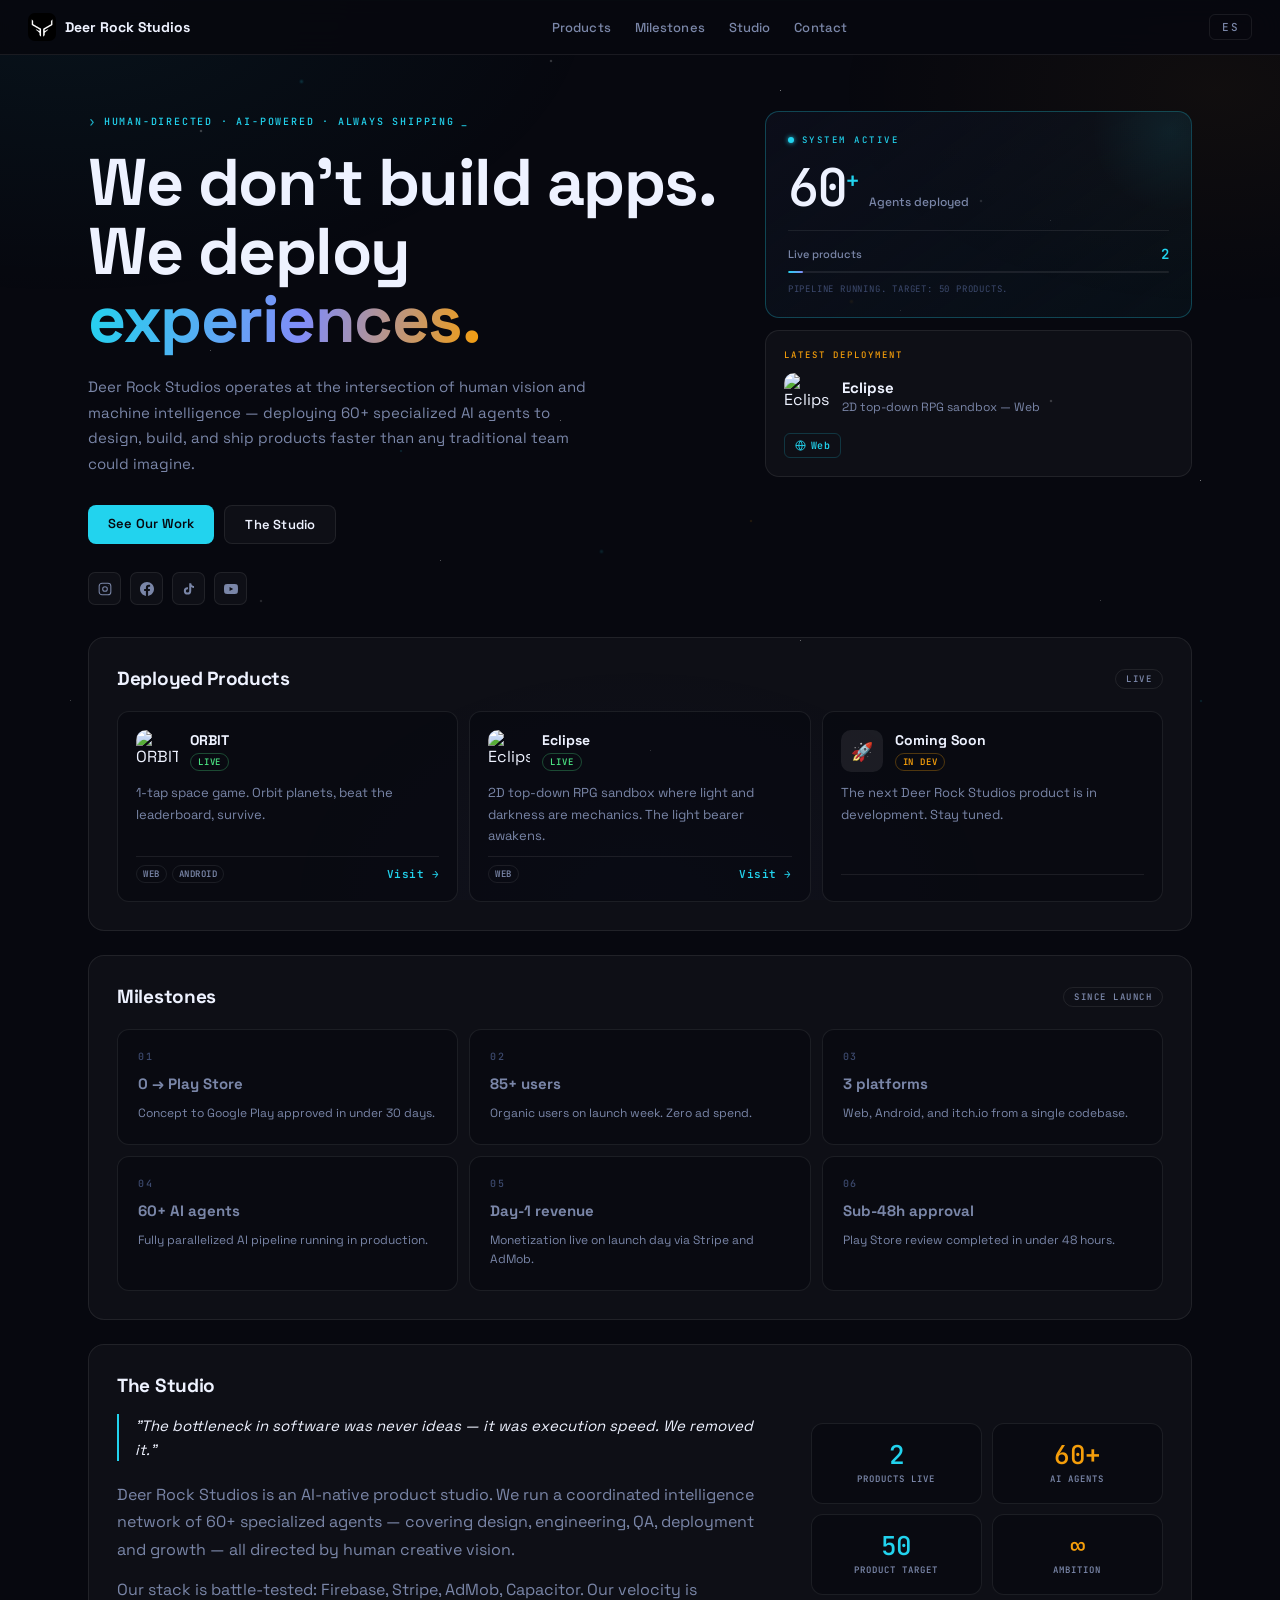
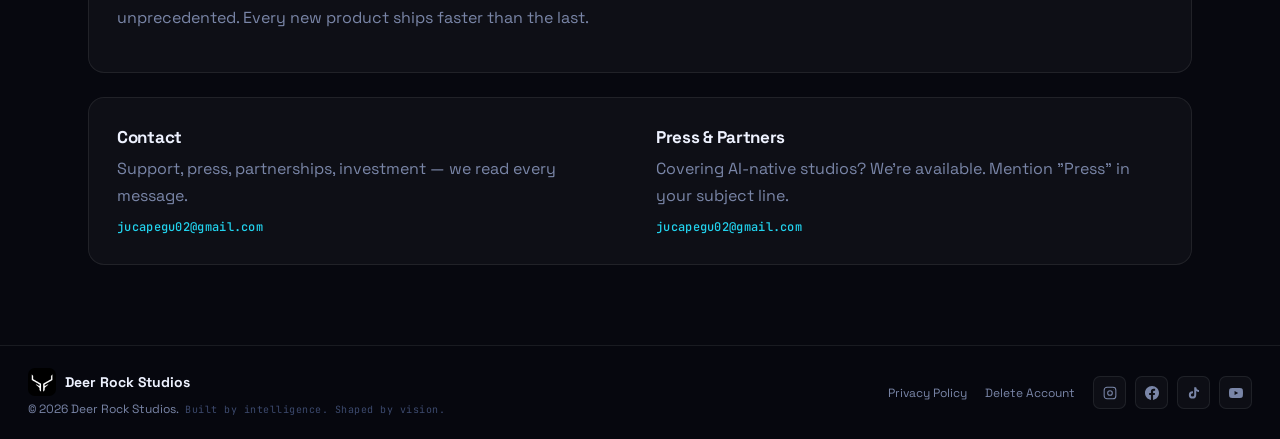
==== index.html @ 89986538 "chore: initial DRS website at clean URL root Migrated from DeerRockStudios/orbit-game/Web Oficial DR" ====
<!doctype html>
<html lang="en">
<head>
  <meta charset="UTF-8">
  <meta name="viewport" content="width=device-width, initial-scale=1">
  <title>Deer Rock Studios — AI-Native Product Studio</title>
  <meta name="description" content="Deer Rock Studios. AI-native product studio. 60+ agents. Human creative direction. Always shipping.">
  <meta property="og:title" content="Deer Rock Studios">
  <meta property="og:description" content="AI-native product studio. 60+ specialized agents. Human-directed. Always shipping.">
  <meta property="og:image" content="https://deerrockstudios.github.io/drs-logo.png">
  <meta property="og:type" content="website">
  <link rel="manifest" href="./manifest.json">
  <link rel="icon" type="image/png" href="./drs-logo.png">
  <link rel="preconnect" href="https://fonts.googleapis.com">
  <link rel="preconnect" href="https://fonts.gstatic.com" crossorigin>
  <link href="https://fonts.googleapis.com/css2?family=Space+Grotesk:wght@400;500;600;700&family=JetBrains+Mono:wght@400;500&display=swap" rel="stylesheet">
  <link rel="stylesheet" href="./styles.css">
</head>
<body>

  <div class="stars" aria-hidden="true">
    <div class="stars-s"></div>
    <div class="stars-m"></div>
    <div class="stars-l"></div>
  </div>
  <div class="scan-line" aria-hidden="true"></div>

  <header class="topbar">
    <a class="brand" href="#home">
      <img src="./drs-logo.png" alt="Deer Rock Studios">
      <span>Deer Rock Studios</span>
    </a>
    <nav>
      <a href="#products" data-i18n="nav_products">Products</a>
      <a href="#milestones" data-i18n="nav_milestones">Milestones</a>
      <a href="#about" data-i18n="nav_about">Studio</a>
      <a href="#support" data-i18n="nav_support">Contact</a>
    </nav>
    <button id="lang-btn" class="lang-btn">ES</button>
  </header>

  <main id="home">

    <!-- HERO -->
    <section class="hero">
      <div class="hero-text">
        <p class="eyebrow">
          <span class="eyebrow-prefix">›</span>
          <span data-i18n="hero_eyebrow">Human-directed · AI-powered · Always shipping</span>
          <span class="cursor">_</span>
        </p>
        <h1>
          <span data-i18n="hero_line1">We don't build apps.</span><br>
          <span data-i18n="hero_line2">We deploy</span><br>
          <span class="gradient-word" data-i18n="hero_line3">experiences.</span>
        </h1>
        <p class="lead" data-i18n="hero_text">Deer Rock Studios operates at the intersection of human vision and machine intelligence — deploying 60+ specialized AI agents to design, build, and ship products faster than any traditional team could imagine.</p>
        <div class="cta-row">
          <a class="btn btn-primary" href="#products" data-i18n="hero_cta_1">See Our Work</a>
          <a class="btn btn-secondary" href="#about" data-i18n="hero_cta_2">The Studio</a>
        </div>
        <div class="social-row">
          <a href="https://www.instagram.com/deerrockstudios/" target="_blank" rel="noopener" aria-label="Instagram" class="social-icon">
            <svg viewBox="0 0 24 24" fill="none" stroke="currentColor" stroke-width="1.8" stroke-linecap="round" stroke-linejoin="round"><rect x="2" y="2" width="20" height="20" rx="5" ry="5"/><circle cx="12" cy="12" r="4"/><circle cx="17.5" cy="6.5" r="0.5" fill="currentColor" stroke="none"/></svg>
          </a>
          <a href="https://www.facebook.com/profile.php?id=61588954963207" target="_blank" rel="noopener" aria-label="Facebook" class="social-icon">
            <svg viewBox="0 0 24 24" fill="currentColor"><path d="M24 12.073c0-6.627-5.373-12-12-12s-12 5.373-12 12c0 5.99 4.388 10.954 10.125 11.854v-8.385H7.078v-3.47h3.047V9.43c0-3.007 1.792-4.669 4.533-4.669 1.312 0 2.686.235 2.686.235v2.953H15.83c-1.491 0-1.956.925-1.956 1.874v2.25h3.328l-.532 3.47h-2.796v8.385C19.612 23.027 24 18.062 24 12.073z"/></svg>
          </a>
          <a href="https://www.tiktok.com/@digital_king02" target="_blank" rel="noopener" aria-label="TikTok" class="social-icon">
            <svg viewBox="0 0 24 24" fill="currentColor"><path d="M19.59 6.69a4.83 4.83 0 01-3.77-4.25V2h-3.45v13.67a2.89 2.89 0 01-2.88 2.5 2.89 2.89 0 01-2.89-2.89 2.89 2.89 0 012.89-2.89c.28 0 .54.04.79.1V9.01a6.33 6.33 0 00-.79-.05 6.34 6.34 0 00-6.34 6.34 6.34 6.34 0 006.34 6.34 6.34 6.34 0 006.33-6.34V8.69a8.18 8.18 0 004.78 1.52V6.75a4.85 4.85 0 01-1.01-.06z"/></svg>
          </a>
          <a href="https://www.youtube.com/@Deerrockstudios" target="_blank" rel="noopener" aria-label="YouTube" class="social-icon">
            <svg viewBox="0 0 24 24" fill="currentColor"><path d="M23.498 6.186a3.016 3.016 0 00-2.122-2.136C19.505 3.545 12 3.545 12 3.545s-7.505 0-9.377.505A3.017 3.017 0 00.502 6.186C0 8.07 0 12 0 12s0 3.93.502 5.814a3.016 3.016 0 002.122 2.136c1.871.505 9.376.505 9.376.505s7.505 0 9.377-.505a3.015 3.015 0 002.122-2.136C24 15.93 24 12 24 12s0-3.93-.502-5.814zM9.545 15.568V8.432L15.818 12l-6.273 3.568z"/></svg>
          </a>
        </div>
      </div>

      <div class="hero-right">
        <!-- Intelligence card -->
        <div class="intel-card">
          <div class="intel-header">
            <span class="intel-status-dot"></span>
            <span class="intel-label mono" data-i18n="intel_label">SYSTEM ACTIVE</span>
          </div>
          <div class="intel-stat">
            <span class="intel-num mono">60<sup>+</sup></span>
            <span class="intel-unit" data-i18n="intel_agents">Agents deployed</span>
          </div>
          <div class="intel-divider"></div>
          <div class="intel-row">
            <span class="intel-key" data-i18n="intel_products_label">Live products</span>
            <span class="intel-val mono" id="shipped-count">—</span>
          </div>
          <div class="intel-progress">
            <div class="intel-bar" id="mission-bar"></div>
          </div>
          <p class="intel-sub mono" data-i18n="intel_sub">Pipeline running. Target: 50 products.</p>
        </div>

        <!-- Latest card -->
        <div class="latest-card">
          <span class="latest-eyebrow mono" data-i18n="latest_eyebrow">LATEST DEPLOYMENT</span>
          <div class="latest-row">
            <img src="https://eclipse-drs.web.app/assets/branding/logo.png" alt="Eclipse" class="latest-icon">
            <div>
              <p class="latest-name">Eclipse</p>
              <p class="latest-desc" data-i18n="latest_desc">2D top-down RPG sandbox — Web</p>
            </div>
          </div>
          <div class="badge-row">
            <a href="https://eclipse-drs.web.app" target="_blank" rel="noopener" class="platform-badge web-badge">
              <svg viewBox="0 0 24 24" fill="none" stroke="currentColor" stroke-width="2"><circle cx="12" cy="12" r="10"/><path d="M2 12h20M12 2a15.3 15.3 0 010 20M12 2a15.3 15.3 0 000 20"/></svg>
              Web
            </a>
          </div>
        </div>
      </div>
    </section>

    <!-- PRODUCTS -->
    <section id="products" class="section">
      <div class="section-head">
        <h2 data-i18n="products_title">Deployed Products</h2>
        <span class="pill mono" data-i18n="products_pill">Live</span>
      </div>
      <div id="products-grid" class="products-grid"></div>
    </section>

    <!-- MILESTONES -->
    <section id="milestones" class="section">
      <div class="section-head">
        <h2 data-i18n="milestones_title">Milestones</h2>
        <span class="pill mono" data-i18n="milestones_pill">Since launch</span>
      </div>
      <div class="milestones-grid">
        <div class="milestone-card">
          <span class="ms-num mono">01</span>
          <p class="milestone-stat" data-i18n="ms1_stat">0 → Play Store</p>
          <p class="milestone-desc" data-i18n="ms1_desc">Concept to Google Play approved in under 30 days.</p>
        </div>
        <div class="milestone-card">
          <span class="ms-num mono">02</span>
          <p class="milestone-stat" data-i18n="ms2_stat">85+ users</p>
          <p class="milestone-desc" data-i18n="ms2_desc">Organic users on launch week. Zero ad spend.</p>
        </div>
        <div class="milestone-card">
          <span class="ms-num mono">03</span>
          <p class="milestone-stat" data-i18n="ms3_stat">3 platforms</p>
          <p class="milestone-desc" data-i18n="ms3_desc">Web, Android, and itch.io from a single codebase.</p>
        </div>
        <div class="milestone-card">
          <span class="ms-num mono">04</span>
          <p class="milestone-stat" data-i18n="ms4_stat">60+ AI agents</p>
          <p class="milestone-desc" data-i18n="ms4_desc">Fully parallelized AI pipeline running in production.</p>
        </div>
        <div class="milestone-card">
          <span class="ms-num mono">05</span>
          <p class="milestone-stat" data-i18n="ms5_stat">Day-1 revenue</p>
          <p class="milestone-desc" data-i18n="ms5_desc">Monetization live on launch day via Stripe and AdMob.</p>
        </div>
        <div class="milestone-card">
          <span class="ms-num mono">06</span>
          <p class="milestone-stat" data-i18n="ms6_stat">Sub-48h approval</p>
          <p class="milestone-desc" data-i18n="ms6_desc">Play Store review completed in under 48 hours.</p>
        </div>
      </div>
    </section>

    <!-- ABOUT -->
    <section id="about" class="section about-section">
      <div class="about-main">
        <h2 data-i18n="about_title">The Studio</h2>
        <p class="about-lead" data-i18n="about_lead">"The bottleneck in software was never ideas — it was execution speed. We removed it."</p>
        <p data-i18n="about_text">Deer Rock Studios is an AI-native product studio. We run a coordinated intelligence network of 60+ specialized agents — covering design, engineering, QA, deployment and growth — all directed by human creative vision.</p>
        <p data-i18n="about_text2">Our stack is battle-tested: Firebase, Stripe, AdMob, Capacitor. Our velocity is unprecedented. Every new product ships faster than the last.</p>
      </div>
      <div class="about-stats">
        <div class="stat-item">
          <span class="stat-num cyan mono" id="stat-products">1</span>
          <span class="stat-label mono" data-i18n="stat_products">Products live</span>
        </div>
        <div class="stat-item">
          <span class="stat-num amber mono">60+</span>
          <span class="stat-label mono" data-i18n="stat_agents">AI agents</span>
        </div>
        <div class="stat-item">
          <span class="stat-num cyan mono">50</span>
          <span class="stat-label mono" data-i18n="stat_goal">Product target</span>
        </div>
        <div class="stat-item">
          <span class="stat-num amber mono">∞</span>
          <span class="stat-label mono" data-i18n="stat_ambition">Ambition</span>
        </div>
      </div>
    </section>

    <!-- CONTACT -->
    <section id="support" class="section contact-grid">
      <div>
        <h2 data-i18n="support_title">Contact</h2>
        <p data-i18n="support_text">Support, press, partnerships, investment — we read every message.</p>
        <a class="link mono" href="mailto:jucapegu02@gmail.com">jucapegu02@gmail.com</a>
      </div>
      <div>
        <h2 data-i18n="press_title">Press & Partners</h2>
        <p data-i18n="press_text">Covering AI-native studios? We're available. Mention "Press" in your subject line.</p>
        <a class="link mono" href="mailto:jucapegu02@gmail.com?subject=Press%20Inquiry">jucapegu02@gmail.com</a>
      </div>
    </section>

  </main>

  <footer class="footer">
    <div class="footer-left">
      <a class="brand" href="#home">
        <img src="./drs-logo.png" alt="Deer Rock Studios">
        <span>Deer Rock Studios</span>
      </a>
      <span class="footer-copy">© <span id="year"></span> Deer Rock Studios. &nbsp;<span class="mono footer-tag" data-i18n="footer_tag">Built by intelligence. Shaped by vision.</span></span>
    </div>
    <div class="footer-links">
      <a href="./privacy-policy.html" data-i18n="footer_privacy">Privacy Policy</a>
      <a href="./delete-account.html" data-i18n="footer_delete">Delete Account</a>
      <div class="social-row">
        <a href="https://www.instagram.com/deerrockstudios/" target="_blank" rel="noopener" aria-label="Instagram" class="social-icon">
          <svg viewBox="0 0 24 24" fill="none" stroke="currentColor" stroke-width="1.8" stroke-linecap="round" stroke-linejoin="round"><rect x="2" y="2" width="20" height="20" rx="5" ry="5"/><circle cx="12" cy="12" r="4"/><circle cx="17.5" cy="6.5" r="0.5" fill="currentColor" stroke="none"/></svg>
        </a>
        <a href="https://www.facebook.com/profile.php?id=61588954963207" target="_blank" rel="noopener" aria-label="Facebook" class="social-icon">
          <svg viewBox="0 0 24 24" fill="currentColor"><path d="M24 12.073c0-6.627-5.373-12-12-12s-12 5.373-12 12c0 5.99 4.388 10.954 10.125 11.854v-8.385H7.078v-3.47h3.047V9.43c0-3.007 1.792-4.669 4.533-4.669 1.312 0 2.686.235 2.686.235v2.953H15.83c-1.491 0-1.956.925-1.956 1.874v2.25h3.328l-.532 3.47h-2.796v8.385C19.612 23.027 24 18.062 24 12.073z"/></svg>
        </a>
        <a href="https://www.tiktok.com/@digital_king02" target="_blank" rel="noopener" aria-label="TikTok" class="social-icon">
          <svg viewBox="0 0 24 24" fill="currentColor"><path d="M19.59 6.69a4.83 4.83 0 01-3.77-4.25V2h-3.45v13.67a2.89 2.89 0 01-2.88 2.5 2.89 2.89 0 01-2.89-2.89 2.89 2.89 0 012.89-2.89c.28 0 .54.04.79.1V9.01a6.33 6.33 0 00-.79-.05 6.34 6.34 0 00-6.34 6.34 6.34 6.34 0 006.34 6.34 6.34 6.34 0 006.33-6.34V8.69a8.18 8.18 0 004.78 1.52V6.75a4.85 4.85 0 01-1.01-.06z"/></svg>
        </a>
        <a href="https://www.youtube.com/@Deerrockstudios" target="_blank" rel="noopener" aria-label="YouTube" class="social-icon">
          <svg viewBox="0 0 24 24" fill="currentColor"><path d="M23.498 6.186a3.016 3.016 0 00-2.122-2.136C19.505 3.545 12 3.545 12 3.545s-7.505 0-9.377.505A3.017 3.017 0 00.502 6.186C0 8.07 0 12 0 12s0 3.93.502 5.814a3.016 3.016 0 002.122 2.136c1.871.505 9.376.505 9.376.505s7.505 0 9.377-.505a3.015 3.015 0 002.122-2.136C24 15.93 24 12 24 12s0-3.93-.502-5.814zM9.545 15.568V8.432L15.818 12l-6.273 3.568z"/></svg>
        </a>
      </div>
    </div>
  </footer>

  <script src="./app.js"></script>
</body>
</html>
---- styles.css ----
:root {
  --bg:        #07080f;
  --bg-2:      #0c0e1a;
  --surface:   rgba(255,255,255,0.03);
  --border:    rgba(255,255,255,0.08);
  --border-hi: rgba(34,211,238,0.28);
  --text:      #eef2ff;
  --text-2:    #7a86a8;
  --text-3:    #3d4a6e;
  --cyan:      #22d3ee;
  --amber:     #f59e0b;
  --green:     #4ade80;
  --mono:      'JetBrains Mono', 'Fira Code', monospace;
}

* { box-sizing: border-box; margin: 0; padding: 0; }
html { scroll-behavior: smooth; }

body {
  font-family: 'Space Grotesk', sans-serif;
  background: var(--bg);
  color: var(--text);
  min-height: 100vh;
  overflow-x: hidden;
}

.mono { font-family: var(--mono); }

/* ── Stars ── */
.stars, .stars-s, .stars-m, .stars-l {
  position: fixed; top: 0; left: 0;
  width: 100%; height: 100%;
  pointer-events: none; z-index: 0;
}
.stars-s {
  background: transparent;
  box-shadow:
    120px 40px 0 rgba(255,255,255,0.5),   340px 180px 0 rgba(255,255,255,0.4),
    780px 90px 0 rgba(255,255,255,0.6),   1050px 220px 0 rgba(255,255,255,0.3),
    1380px 55px 0 rgba(255,255,255,0.5),  210px 350px 0 rgba(255,255,255,0.4),
    560px 420px 0 rgba(255,255,255,0.5),  900px 310px 0 rgba(255,255,255,0.3),
    1200px 480px 0 rgba(255,255,255,0.6), 440px 560px 0 rgba(255,255,255,0.4),
    800px 640px 0 rgba(255,255,255,0.5),  70px 700px 0 rgba(255,255,255,0.3),
    1450px 350px 0 rgba(255,255,255,0.4), 650px 750px 0 rgba(255,255,255,0.5),
    1100px 600px 0 rgba(255,255,255,0.3);
  width: 1px; height: 1px; border-radius: 50%;
  animation: twinkle 8s infinite alternate;
}
.stars-m {
  background: transparent;
  box-shadow:
    200px 130px 1px rgba(255,255,255,0.35), 550px 60px 1px rgba(255,255,255,0.3),
    980px 200px 1px rgba(255,255,255,0.4),  1300px 140px 1px rgba(255,255,255,0.25),
    400px 450px 1px rgba(34,211,238,0.2),   750px 520px 1px rgba(245,158,11,0.18),
    1050px 400px 1px rgba(255,255,255,0.3), 260px 600px 1px rgba(255,255,255,0.2),
    1200px 700px 1px rgba(34,211,238,0.18);
  width: 2px; height: 2px; border-radius: 50%;
  animation: twinkle 12s infinite alternate-reverse;
}
.stars-l {
  background: transparent;
  box-shadow:
    300px 80px 2px rgba(34,211,238,0.25),  850px 300px 2px rgba(245,158,11,0.2),
    1400px 250px 2px rgba(255,255,255,0.18), 600px 550px 2px rgba(34,211,238,0.18);
  width: 3px; height: 3px; border-radius: 50%;
  animation: twinkle 16s infinite alternate;
}
@keyframes twinkle {
  0%   { opacity: 0.6; }
  50%  { opacity: 1;   }
  100% { opacity: 0.4; }
}

/* ── AI scan line ── */
.scan-line {
  position: fixed; left: 0; width: 100%; height: 1px;
  background: linear-gradient(90deg, transparent 0%, rgba(34,211,238,0.18) 40%, rgba(34,211,238,0.18) 60%, transparent 100%);
  z-index: 0; pointer-events: none; top: 0;
  animation: scan 14s linear infinite;
}
@keyframes scan {
  0%   { top: -2px;  opacity: 0; }
  4%   { opacity: 1; }
  96%  { opacity: 1; }
  100% { top: 100vh; opacity: 0; }
}

/* ── Nebula ── */
body::before {
  content: ""; position: fixed; inset: 0;
  pointer-events: none; z-index: 0;
  background:
    radial-gradient(ellipse 900px 500px at 5% 0%, rgba(34,211,238,0.055) 0%, transparent 60%),
    radial-gradient(ellipse 700px 400px at 95% 10%, rgba(245,158,11,0.045) 0%, transparent 55%),
    radial-gradient(ellipse 600px 400px at 50% 100%, rgba(99,102,241,0.035) 0%, transparent 60%);
}

/* ── Layout ── */
header, main, footer { position: relative; z-index: 1; }

/* ── Topbar ── */
.topbar {
  position: sticky; top: 0; z-index: 30;
  display: flex; align-items: center;
  justify-content: space-between; gap: 16px;
  padding: 13px 28px;
  border-bottom: 1px solid var(--border);
  background: rgba(7,8,15,0.92);
  backdrop-filter: blur(18px);
}
.brand {
  display: flex; align-items: center; gap: 9px;
  text-decoration: none; color: var(--text);
  font-weight: 700; font-size: 14px; white-space: nowrap;
}
.brand img { width: 28px; height: 28px; border-radius: 7px; }
nav { display: flex; gap: 24px; }
nav a {
  text-decoration: none; color: var(--text-2);
  font-size: 13px; font-weight: 500; letter-spacing: 0.1px;
  transition: color 0.2s;
}
nav a:hover { color: var(--text); }
.lang-btn {
  border: 1px solid var(--border); background: transparent;
  color: var(--text-2); border-radius: 6px;
  padding: 5px 12px; font-weight: 500; font-size: 11px;
  cursor: pointer; font-family: var(--mono);
  letter-spacing: 1.5px; text-transform: uppercase;
  transition: border-color 0.2s, color 0.2s;
}
.lang-btn:hover { border-color: var(--cyan); color: var(--cyan); }

/* ── Main ── */
main {
  max-width: 1160px;
  margin: 0 auto;
  padding: 56px 28px 80px;
}

/* ── Eyebrow ── */
.eyebrow {
  display: flex; align-items: center; gap: 6px;
  font-family: var(--mono);
  color: var(--cyan); font-size: 10px; font-weight: 500;
  letter-spacing: 1.8px; text-transform: uppercase;
  margin-bottom: 20px;
}
.eyebrow-prefix { font-size: 13px; line-height: 1; opacity: 0.8; }
.cursor {
  color: var(--cyan);
  animation: blink 1.1s step-end infinite;
}
@keyframes blink {
  0%, 100% { opacity: 1; }
  50%       { opacity: 0; }
}

/* ── Hero ── */
.hero {
  display: grid;
  grid-template-columns: 1.2fr 0.8fr;
  gap: 36px; align-items: start;
  padding-bottom: 8px;
}
.hero-text { padding-top: 4px; }

h1 {
  font-size: clamp(36px, 5.2vw, 66px);
  line-height: 1.04; font-weight: 700;
  letter-spacing: -1.5px; margin-bottom: 20px;
  color: var(--text);
}
.gradient-word {
  background: linear-gradient(100deg, var(--cyan) 0%, #818cf8 55%, var(--amber) 100%);
  -webkit-background-clip: text;
  -webkit-text-fill-color: transparent;
  background-clip: text;
}
.lead {
  color: var(--text-2); font-size: 15px; line-height: 1.72;
  max-width: 50ch; margin-bottom: 28px;
}
.cta-row {
  display: flex; gap: 10px; flex-wrap: wrap; margin-bottom: 28px;
}
.btn {
  padding: 10px 20px; border-radius: 8px;
  text-decoration: none; font-weight: 600; font-size: 13px;
  font-family: 'Space Grotesk', sans-serif; letter-spacing: 0.2px;
  transition: transform 0.15s, box-shadow 0.15s, opacity 0.15s;
}
.btn:hover { transform: translateY(-1px); }
.btn-primary {
  background: var(--cyan); color: #07080f;
}
.btn-primary:hover { box-shadow: 0 4px 18px rgba(34,211,238,0.28); }
.btn-secondary {
  border: 1px solid var(--border); color: var(--text); background: var(--surface);
}
.btn-secondary:hover { border-color: rgba(255,255,255,0.18); }

/* ── Social ── */
.social-row { display: flex; gap: 9px; align-items: center; }
.social-icon {
  display: flex; align-items: center; justify-content: center;
  width: 33px; height: 33px; border-radius: 7px;
  border: 1px solid var(--border); background: var(--surface);
  color: var(--text-2); text-decoration: none;
  transition: color 0.2s, border-color 0.2s, transform 0.15s;
}
.social-icon svg { width: 14px; height: 14px; }
.social-icon:hover { color: var(--cyan); border-color: var(--border-hi); transform: translateY(-1px); }

/* ── Hero right ── */
.hero-right { display: flex; flex-direction: column; gap: 12px; }

/* ── Intelligence card ── */
.intel-card {
  background: linear-gradient(145deg, rgba(12,14,26,0.97) 0%, rgba(34,211,238,0.04) 100%);
  border: 1px solid var(--border-hi);
  border-radius: 14px; padding: 22px;
  position: relative; overflow: hidden;
}
.intel-card::after {
  content: "";
  position: absolute; top: -60px; right: -60px;
  width: 160px; height: 160px;
  background: radial-gradient(circle, rgba(34,211,238,0.08) 0%, transparent 70%);
  pointer-events: none;
}
.intel-header {
  display: flex; align-items: center; gap: 8px; margin-bottom: 16px;
}
.intel-status-dot {
  width: 6px; height: 6px; border-radius: 50%;
  background: var(--cyan); box-shadow: 0 0 5px var(--cyan);
  animation: pulse-dot 2.5s ease-in-out infinite;
}
@keyframes pulse-dot {
  0%, 100% { box-shadow: 0 0 4px var(--cyan); }
  50%       { box-shadow: 0 0 10px var(--cyan), 0 0 18px rgba(34,211,238,0.25); }
}
.intel-label {
  font-size: 9px; font-weight: 500;
  letter-spacing: 2.5px; color: var(--cyan); text-transform: uppercase;
}
.intel-stat {
  display: flex; align-items: baseline; gap: 10px; margin-bottom: 16px;
}
.intel-num {
  font-size: 52px; font-weight: 500; line-height: 1;
  color: var(--text); letter-spacing: -2px;
}
.intel-num sup { font-size: 22px; color: var(--cyan); vertical-align: super; letter-spacing: 0; }
.intel-unit { font-size: 12px; color: var(--text-2); font-weight: 500; line-height: 1.3; }
.intel-divider { height: 1px; background: var(--border); margin-bottom: 14px; }
.intel-row {
  display: flex; justify-content: space-between; align-items: center; margin-bottom: 8px;
}
.intel-key { font-size: 11px; color: var(--text-2); font-weight: 500; }
.intel-val { font-size: 14px; font-weight: 600; color: var(--cyan); }
.intel-progress {
  height: 2px; background: var(--border); border-radius: 999px;
  overflow: hidden; margin-bottom: 10px;
}
.intel-bar {
  height: 100%;
  background: linear-gradient(90deg, var(--cyan), #818cf8);
  border-radius: 999px;
  transition: width 1.2s ease-out; width: 0%;
}
.intel-sub {
  font-size: 9px; color: var(--text-3);
  letter-spacing: 0.8px; text-transform: uppercase;
}

/* ── Latest card ── */
.latest-card {
  background: var(--surface); border: 1px solid var(--border);
  border-radius: 14px; padding: 18px;
}
.latest-eyebrow {
  display: block; font-size: 9px; font-weight: 500;
  letter-spacing: 2px; text-transform: uppercase;
  color: var(--amber); margin-bottom: 12px;
}
.latest-row { display: flex; align-items: center; gap: 12px; margin-bottom: 14px; }
.latest-icon { width: 46px; height: 46px; border-radius: 10px; }
.latest-name { font-size: 15px; font-weight: 700; margin-bottom: 2px; }
.latest-desc { color: var(--text-2); font-size: 12px; }
.badge-row { display: flex; gap: 7px; }
.platform-badge {
  display: flex; align-items: center; gap: 5px;
  padding: 5px 10px; border-radius: 6px; border: 1px solid var(--border);
  font-size: 10px; font-weight: 600; text-decoration: none;
  font-family: var(--mono); letter-spacing: 0.5px;
  transition: transform 0.15s, border-color 0.2s;
}
.platform-badge svg { width: 11px; height: 11px; }
.platform-badge:hover { transform: translateY(-1px); }
.web-badge     { color: var(--cyan);  border-color: rgba(34,211,238,0.2); }
.web-badge:hover { border-color: var(--cyan); }
.android-badge { color: var(--green); border-color: rgba(74,222,128,0.2); }
.android-badge:hover { border-color: var(--green); }

/* ── Sections ── */
.section {
  margin-top: 24px; border: 1px solid var(--border);
  background: var(--surface); border-radius: 16px; padding: 28px;
}
.section h2 { font-size: 19px; font-weight: 700; letter-spacing: -0.3px; margin-bottom: 8px; }
.section p { color: var(--text-2); line-height: 1.65; }
.section-head {
  display: flex; align-items: center;
  justify-content: space-between; gap: 12px; margin-bottom: 20px;
}
.section-head h2 { margin-bottom: 0; }
.pill {
  border: 1px solid var(--border); border-radius: 999px;
  padding: 3px 10px; color: var(--text-2); font-size: 9px;
  font-weight: 600; letter-spacing: 1.5px; text-transform: uppercase;
}

/* ── Products ── */
.products-grid {
  display: grid; grid-template-columns: repeat(auto-fill, minmax(255px, 1fr)); gap: 11px;
}
.product {
  border: 1px solid var(--border); border-radius: 12px;
  padding: 18px; background: rgba(7,8,15,0.55);
  transition: border-color 0.2s, transform 0.15s;
  display: flex; flex-direction: column; gap: 10px;
}
.product:hover { border-color: rgba(34,211,238,0.22); transform: translateY(-2px); }
.product-head { display: flex; align-items: center; gap: 12px; }
.product-icon { width: 42px; height: 42px; border-radius: 10px; object-fit: cover; flex-shrink: 0; }
.product-icon-placeholder {
  width: 42px; height: 42px; border-radius: 10px;
  background: var(--border); flex-shrink: 0;
  display: flex; align-items: center; justify-content: center; font-size: 18px;
}
.product-meta { flex: 1; min-width: 0; }
.product-name { font-weight: 700; font-size: 14px; }
.badge {
  font-size: 9px; border: 1px solid var(--border); border-radius: 999px;
  padding: 2px 7px; color: var(--text-2); font-weight: 600;
  font-family: var(--mono); letter-spacing: 0.8px;
  display: inline-block; margin-top: 3px; text-transform: uppercase;
}
.badge.live  { border-color: rgba(74,222,128,0.3); color: var(--green); }
.badge.indev { border-color: rgba(245,158,11,0.3);  color: var(--amber); }
.product-desc { color: var(--text-2); font-size: 13px; line-height: 1.5; flex: 1; }
.product-footer {
  display: flex; align-items: center; justify-content: space-between;
  gap: 8px; margin-top: auto; padding-top: 8px; border-top: 1px solid var(--border);
}
.product-platforms { display: flex; gap: 5px; }
.platform-dot {
  font-size: 9px; padding: 2px 6px; border-radius: 999px;
  border: 1px solid var(--border); color: var(--text-2);
  font-weight: 600; font-family: var(--mono);
  letter-spacing: 0.5px; text-transform: uppercase;
}
.product-link {
  color: var(--cyan); text-decoration: none;
  font-weight: 600; font-size: 11px; font-family: var(--mono);
  letter-spacing: 0.5px; transition: opacity 0.2s;
}
.product-link:hover { opacity: 0.65; }

/* ── Milestones ── */
.milestones-grid {
  display: grid; grid-template-columns: repeat(3, 1fr); gap: 11px;
}
.milestone-card {
  border: 1px solid var(--border); border-radius: 12px;
  padding: 20px; background: rgba(7,8,15,0.55);
  transition: border-color 0.2s, transform 0.15s;
  display: flex; flex-direction: column; gap: 7px;
}
.milestone-card:hover { border-color: rgba(245,158,11,0.22); transform: translateY(-2px); }
.ms-num {
  font-size: 10px; font-weight: 500;
  color: var(--text-3); letter-spacing: 1.5px; margin-bottom: 2px;
}
.milestone-stat { font-size: 15px; font-weight: 700; color: var(--text); }
.milestone-desc { font-size: 12px; color: var(--text-2); line-height: 1.5; }

/* ── About ── */
.about-section {
  display: grid; grid-template-columns: 1.3fr 0.7fr;
  gap: 40px; align-items: center;
}
.about-main h2 { font-size: 19px; margin-bottom: 16px; }
.about-main p  { color: var(--text-2); line-height: 1.72; margin-bottom: 13px; }
.about-lead {
  font-size: 15px !important; color: var(--text) !important;
  font-style: italic; border-left: 2px solid var(--cyan);
  padding-left: 16px; margin-bottom: 20px !important;
  line-height: 1.55 !important;
}
.about-stats { display: grid; grid-template-columns: 1fr 1fr; gap: 10px; }
.stat-item {
  display: flex; flex-direction: column;
  align-items: center; text-align: center; gap: 5px;
  border: 1px solid var(--border); border-radius: 12px;
  padding: 18px 10px; background: rgba(7,8,15,0.55);
  transition: border-color 0.2s, transform 0.15s;
}
.stat-item:hover { border-color: rgba(34,211,238,0.18); transform: translateY(-1px); }
.stat-num {
  font-size: 26px; font-weight: 500;
  line-height: 1; letter-spacing: -0.5px;
}
.stat-num.cyan  { color: var(--cyan); }
.stat-num.amber { color: var(--amber); }
.stat-label {
  font-size: 9px; font-weight: 600; color: var(--text-2);
  letter-spacing: 1px; text-transform: uppercase;
}

/* ── Contact ── */
.contact-grid { display: grid; grid-template-columns: 1fr 1fr; gap: 32px; }
.contact-grid h2 { font-size: 17px; margin-bottom: 8px; }
.link {
  color: var(--cyan); text-decoration: none;
  font-weight: 500; font-size: 12px; letter-spacing: 0.3px;
  display: inline-block; margin-top: 10px;
  transition: opacity 0.2s;
}
.link:hover { opacity: 0.7; }

/* ── Footer ── */
.footer {
  position: relative; z-index: 1;
  border-top: 1px solid var(--border);
  padding: 22px 28px;
  display: flex; justify-content: space-between;
  align-items: center; flex-wrap: wrap; gap: 16px;
  background: rgba(7,8,15,0.7);
}
.footer-left { display: flex; flex-direction: column; gap: 5px; }
.footer-copy  { color: var(--text-2); font-size: 12px; }
.footer-tag   { font-size: 10px; color: var(--text-3); letter-spacing: 0.5px; }
.footer-links { display: flex; align-items: center; gap: 18px; flex-wrap: wrap; }
.footer-links a {
  color: var(--text-2); text-decoration: none;
  font-size: 12px; transition: color 0.2s;
}
.footer-links a:hover { color: var(--text); }

/* ── Responsive ── */
@media (max-width: 960px) {
  .hero               { grid-template-columns: 1fr; }
  .hero-right         { order: -1; display: grid; grid-template-columns: 1fr 1fr; }
  .about-section      { grid-template-columns: 1fr; }
  .milestones-grid    { grid-template-columns: repeat(2, 1fr); }
  .contact-grid       { grid-template-columns: 1fr; }
}
@media (max-width: 600px) {
  .topbar             { flex-wrap: wrap; gap: 10px; }
  nav                 { gap: 16px; }
  main                { padding: 32px 16px 60px; }
  .footer             { padding: 20px 16px; }
  .hero-right         { grid-template-columns: 1fr; }
  .milestones-grid    { grid-template-columns: repeat(2, 1fr); }
  .about-stats        { grid-template-columns: 1fr 1fr; }
}
@media (max-width: 380px) {
  .milestones-grid    { grid-template-columns: 1fr; }
}
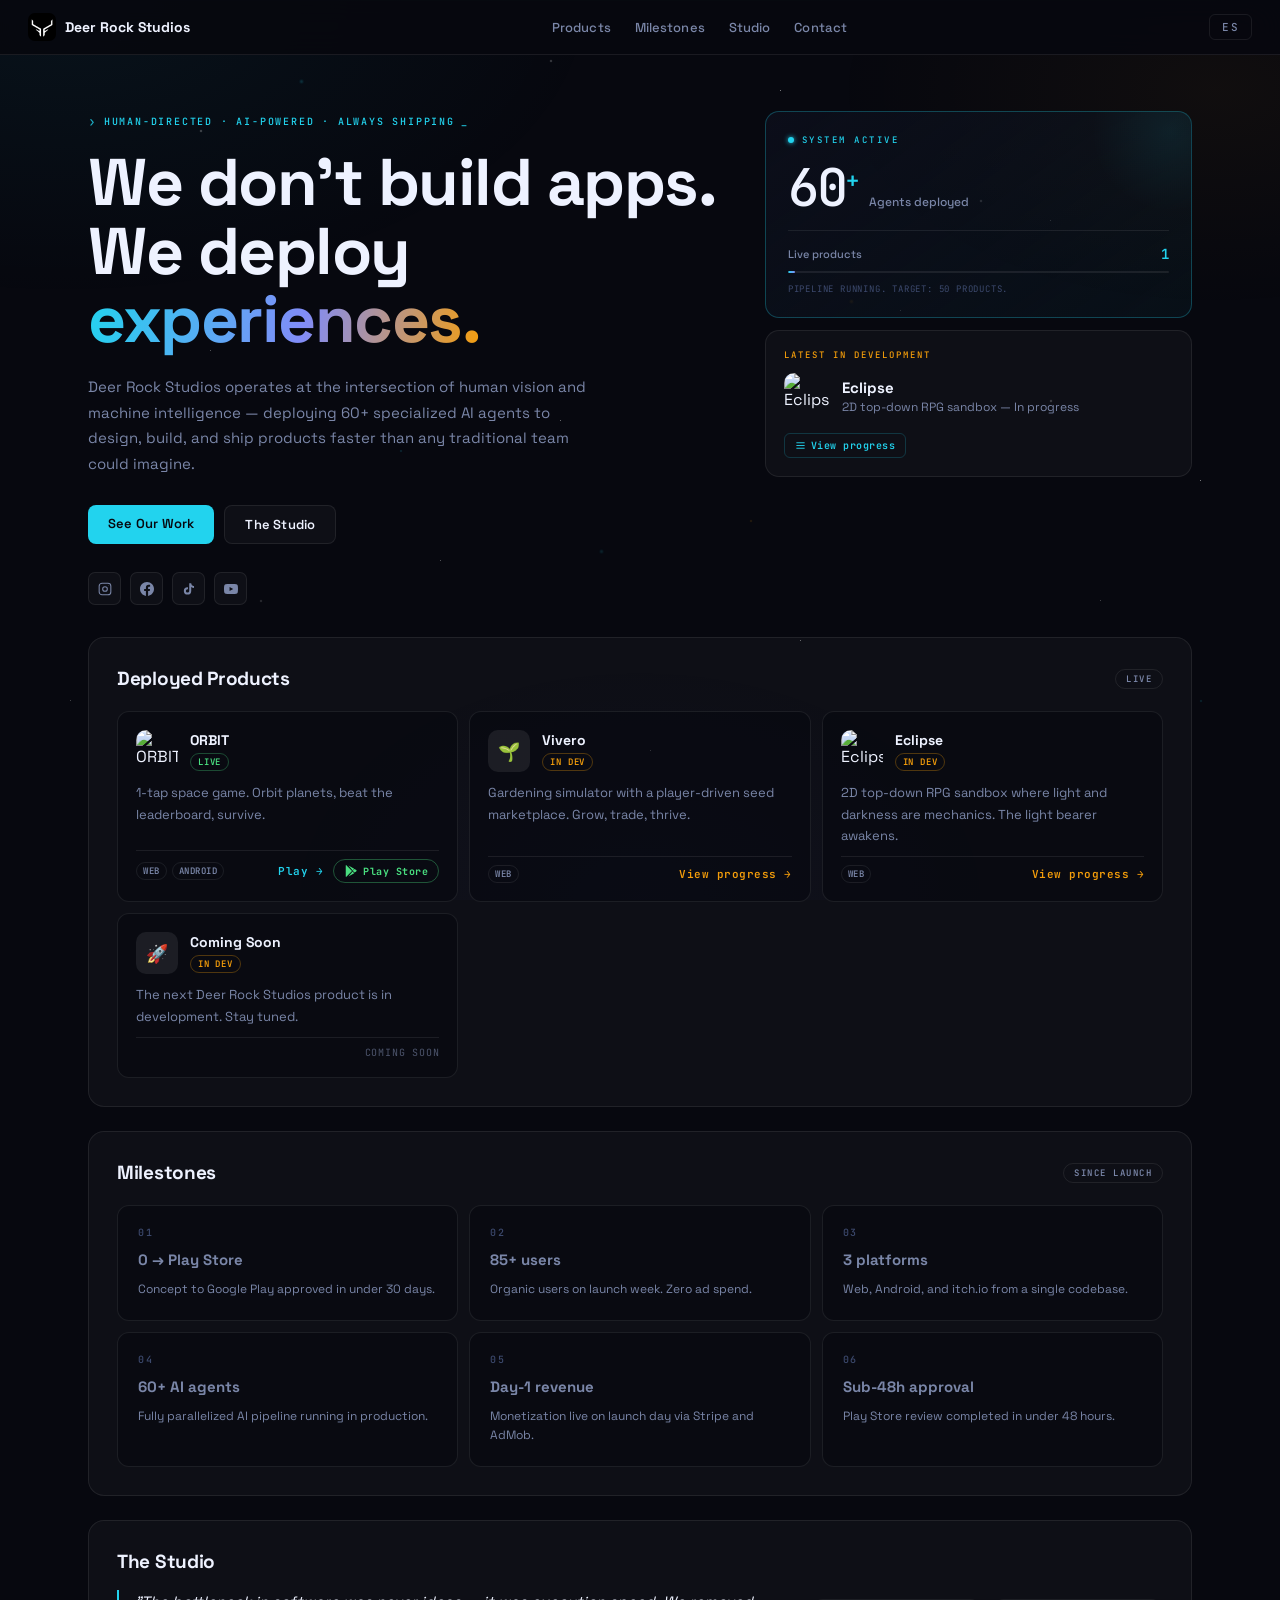
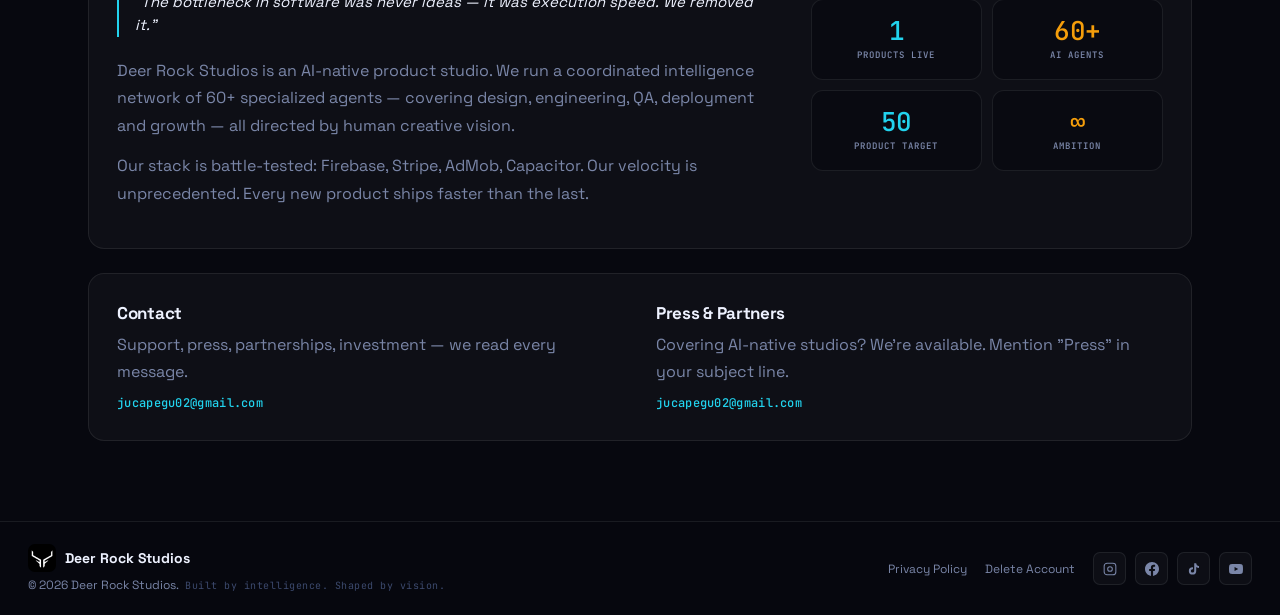
==== commit 1c52ec14: "feat: per-app devlog with posts, reactions, comments + admin panel Phase A + B of the progress syste" ====
--- a/index.html
+++ b/index.html
@@ -108,9 +108,9 @@
             </div>
           </div>
           <div class="badge-row">
-            <a href="https://eclipse-drs.web.app" target="_blank" rel="noopener" class="platform-badge web-badge">
-              <svg viewBox="0 0 24 24" fill="none" stroke="currentColor" stroke-width="2"><circle cx="12" cy="12" r="10"/><path d="M2 12h20M12 2a15.3 15.3 0 010 20M12 2a15.3 15.3 0 000 20"/></svg>
-              Web
+            <a href="./progress.html?app=eclipse" class="platform-badge web-badge">
+              <svg viewBox="0 0 24 24" fill="none" stroke="currentColor" stroke-width="2"><path d="M3 12h18M3 6h18M3 18h18"/></svg>
+              <span data-i18n="latest_cta">View progress</span>
             </a>
           </div>
         </div>
--- a/styles.css
+++ b/styles.css
@@ -362,12 +362,33 @@
   font-weight: 600; font-family: var(--mono);
   letter-spacing: 0.5px; text-transform: uppercase;
 }
+.product-actions {
+  display: flex; align-items: center; gap: 10px; flex-wrap: wrap;
+  justify-content: flex-end;
+}
 .product-link {
   color: var(--cyan); text-decoration: none;
   font-weight: 600; font-size: 11px; font-family: var(--mono);
   letter-spacing: 0.5px; transition: opacity 0.2s;
 }
 .product-link:hover { opacity: 0.65; }
+.product-link.product-progress { color: var(--amber); }
+.product-playstore {
+  display: inline-flex; align-items: center; gap: 5px;
+  padding: 4px 10px; border: 1px solid rgba(74,222,128,0.35);
+  border-radius: 999px; color: var(--green);
+  text-decoration: none; font-family: var(--mono);
+  font-size: 10px; font-weight: 700; letter-spacing: 0.5px;
+  transition: background 0.2s, border-color 0.2s;
+}
+.product-playstore:hover {
+  background: rgba(74,222,128,0.08); border-color: rgba(74,222,128,0.6);
+}
+.product-soon {
+  color: var(--text-2); font-family: var(--mono);
+  font-size: 10px; letter-spacing: 0.8px; text-transform: uppercase;
+  opacity: 0.6;
+}
 
 /* ── Milestones ── */
 .milestones-grid {
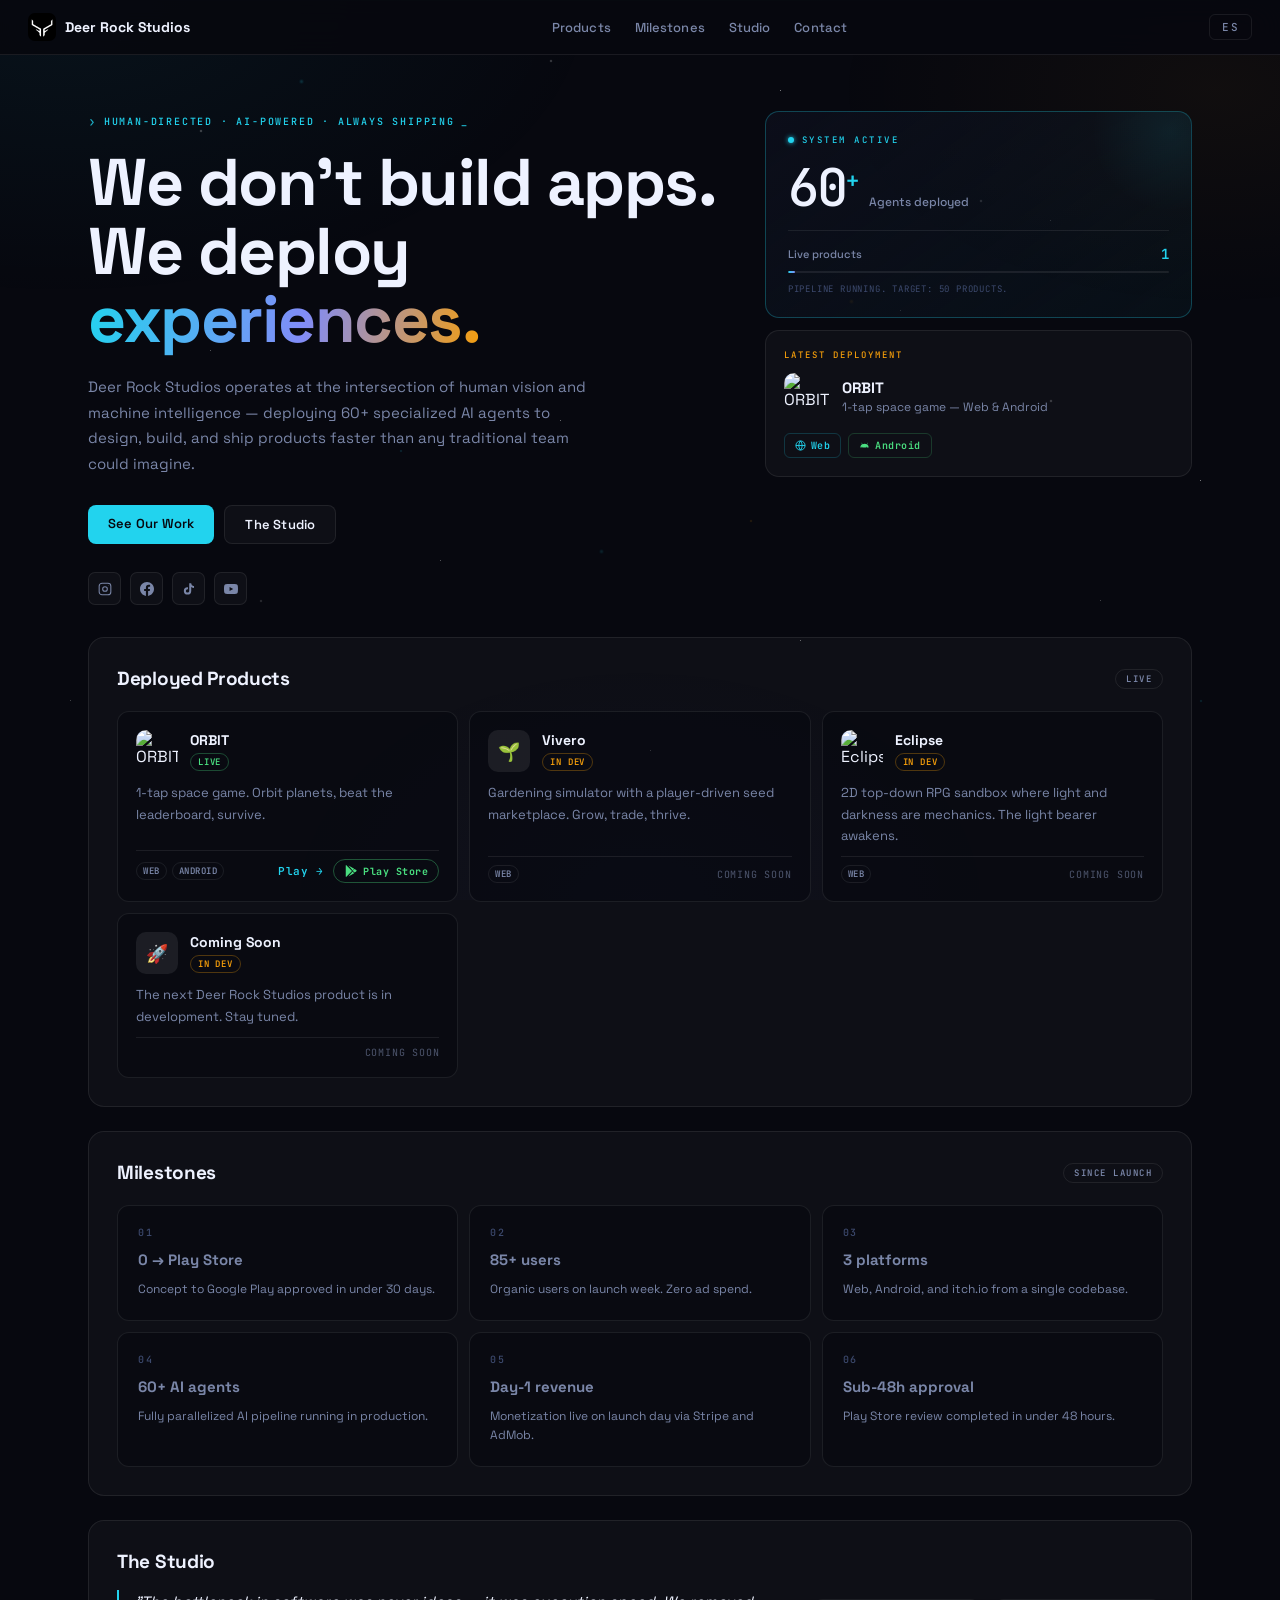
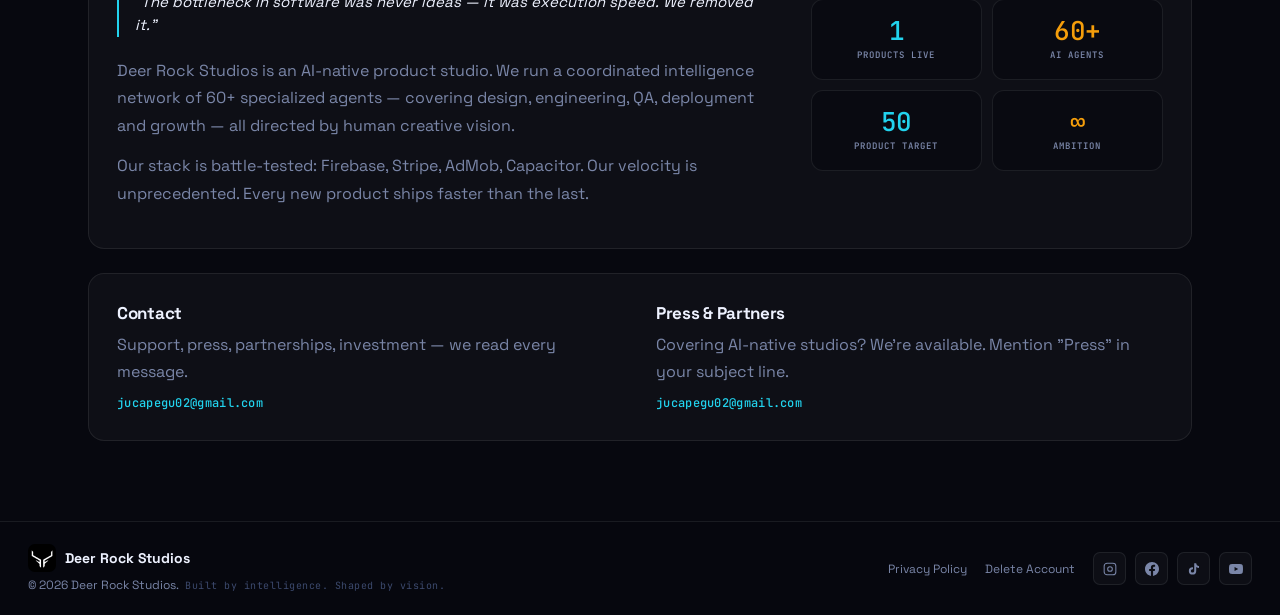
==== commit d746dcba: "fix: gate devlog to Google auth + remove public progress links User feedback: the devlog should be s" ====
--- a/index.html
+++ b/index.html
@@ -101,16 +101,20 @@
         <div class="latest-card">
           <span class="latest-eyebrow mono" data-i18n="latest_eyebrow">LATEST DEPLOYMENT</span>
           <div class="latest-row">
-            <img src="https://eclipse-drs.web.app/assets/branding/logo.png" alt="Eclipse" class="latest-icon">
+            <img src="https://deerrockstudios.github.io/orbit-game/icon-512.png" alt="ORBIT" class="latest-icon">
             <div>
-              <p class="latest-name">Eclipse</p>
-              <p class="latest-desc" data-i18n="latest_desc">2D top-down RPG sandbox — Web</p>
+              <p class="latest-name">ORBIT</p>
+              <p class="latest-desc" data-i18n="latest_desc">1-tap space game — Web & Android</p>
             </div>
           </div>
           <div class="badge-row">
-            <a href="./progress.html?app=eclipse" class="platform-badge web-badge">
-              <svg viewBox="0 0 24 24" fill="none" stroke="currentColor" stroke-width="2"><path d="M3 12h18M3 6h18M3 18h18"/></svg>
-              <span data-i18n="latest_cta">View progress</span>
+            <a href="https://deerrockstudios.github.io/orbit-game/" target="_blank" rel="noopener" class="platform-badge web-badge">
+              <svg viewBox="0 0 24 24" fill="none" stroke="currentColor" stroke-width="2"><circle cx="12" cy="12" r="10"/><path d="M2 12h20M12 2a15.3 15.3 0 010 20M12 2a15.3 15.3 0 000 20"/></svg>
+              Web
+            </a>
+            <a href="https://play.google.com/store/apps/details?id=com.deerrock.orbit" target="_blank" rel="noopener" class="platform-badge android-badge">
+              <svg viewBox="0 0 24 24" fill="currentColor"><path d="M17.523 15.341a.88.88 0 01-.882.882.882.882 0 01-.882-.882.88.88 0 01.882-.882.882.882 0 01.882.882zM7.359 15.341a.88.88 0 01-.882.882.882.882 0 01-.882-.882.88.88 0 01.882-.882.882.882 0 01.882.882zM17.87 9.4l1.733-3.002a.361.361 0 00-.132-.493.362.362 0 00-.494.132L17.22 9.06a10.883 10.883 0 00-4.72-1.063c-1.688 0-3.28.384-4.72 1.063L5.933 6.037a.362.362 0 00-.494-.132.361.361 0 00-.132.493L7.04 9.4C4.568 10.753 2.93 13.353 2.93 16.34h18.14c0-2.987-1.638-5.587-4.2-6.94z"/></svg>
+              Android
             </a>
           </div>
         </div>
